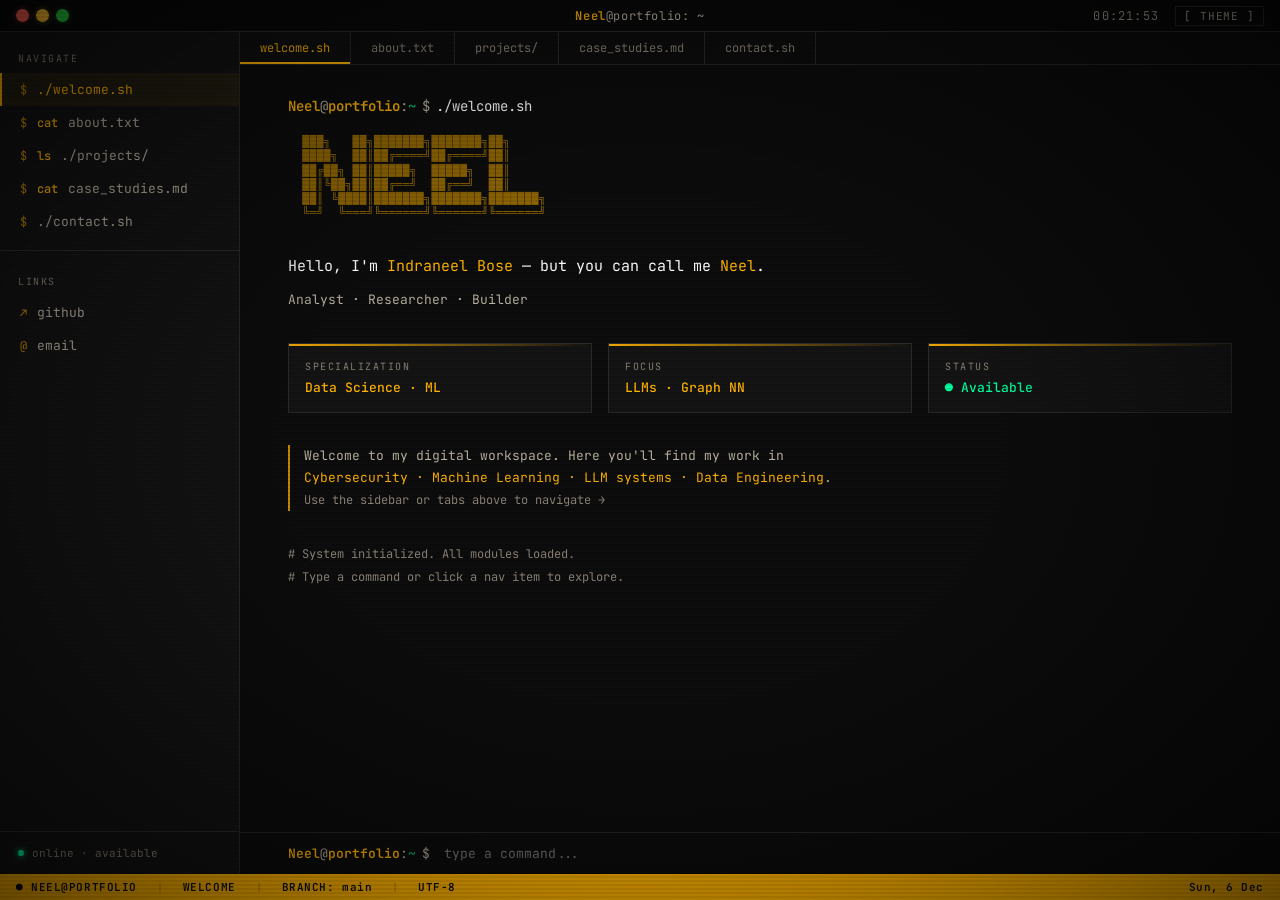
==== index.html @ b1688db8 "Complete portfolio redesign with projects, case studies, and CLI theme - Added 6 project detail page" ====
<!DOCTYPE html>
<html lang="en">

<head>
    <meta charset="UTF-8">
    <meta name="viewport" content="width=device-width, initial-scale=1.0">
    <title>Neel@portfolio: ~</title>
    <link rel="preconnect" href="https://fonts.googleapis.com">
    <link rel="preconnect" href="https://fonts.gstatic.com" crossorigin>
    <link
        href="https://fonts.googleapis.com/css2?family=Fira+Code:wght@300;400;500;600;700&family=JetBrains+Mono:wght@300;400;500;700&display=swap"
        rel="stylesheet">
    <link rel="stylesheet" href="style.css">
</head>

<body>
    <div class="os-shell">
        <div class="topbar">
            <div class="topbar-dots">
                <span class="dot red"></span>
                <span class="dot yellow"></span>
                <span class="dot green"></span>
            </div>
            <div class="topbar-title">
                <span class="host">Neel</span>@portfolio: ~
            </div>
            <div class="topbar-right">
                <span class="topbar-clock" id="clock">--:--:--</span>
                <button class="theme-btn" id="theme-btn">[ THEME ]</button>
            </div>
        </div>
        <aside class="sidebar">
            <div class="sidebar-section">
                <div class="sidebar-label">navigate</div>
                <a class="nav-item active" data-section="welcome">
                    <span class="nav-icon">$</span>
                    <span>./welcome.sh</span>
                </a>
                <a class="nav-item" data-section="about">
                    <span class="nav-icon">$</span>
                    <span class="nav-cmd">cat</span> about.txt
                </a>
                <a class="nav-item" data-section="projects">
                    <span class="nav-icon">$</span>
                    <span class="nav-cmd">ls</span> ./projects/
                </a>
                <a class="nav-item" data-section="cases">
                    <span class="nav-icon">$</span>
                    <span class="nav-cmd">cat</span> case_studies.md
                </a>
                <a class="nav-item" data-section="contact">
                    <span class="nav-icon">$</span>
                    <span>./contact.sh</span>
                </a>
            </div>
            <div class="sidebar-divider"></div>
            <div class="sidebar-section">
                <div class="sidebar-label">links</div>
                <a class="nav-item" href="https://github.com/kaun-neel" target="_blank">
                    <span class="nav-icon">↗</span> github
                </a>
                <a class="nav-item" href="mailto:indraneelbose89191@gmail.com">
                    <span class="nav-icon">@</span> email
                </a>
            </div>
            <div class="sidebar-bottom">
                <div class="sidebar-status">
                    <span class="status-dot"></span>
                    online · available
                </div>
            </div>
        </aside>
        <main class="main">
            <div class="tab-bar" id="tab-bar">
                <div class="tab active" data-section="welcome">welcome.sh</div>
                <div class="tab" data-section="about">about.txt</div>
                <div class="tab" data-section="projects">projects/</div>
                <div class="tab" data-section="cases">case_studies.md</div>
                <div class="tab" data-section="contact">contact.sh</div>
            </div>
            <div class="content-scroll">
                <div class="term-section active" id="sec-welcome">
                    <div class="welcome-section" style="padding:0">
                        <div class="prompt-line">
                            <span class="p-user">Neel</span><span class="p-at">@</span><span
                                class="p-host">portfolio</span><span class="p-colon">:</span><span
                                class="p-path">~</span><span class="p-dollar">$</span><span
                                class="p-cmd">./welcome.sh</span>
                        </div>
                        <div class="welcome-header"
                            style="display: flex; justify-content: flex-start; align-items: flex-end; margin-bottom: 32px; position: relative;">
                            <pre class="welcome-ascii" style="margin-bottom: 0;">
  ███╗   ██╗███████╗███████╗██╗
  ████╗  ██║██╔════╝██╔════╝██║
  ██╔██╗ ██║█████╗  █████╗  ██║
  ██║╚██╗██║██╔══╝  ██╔══╝  ██║
  ██║ ╚████║███████╗███████╗███████╗
  ╚═╝  ╚═══╝╚══════╝╚══════╝╚══════╝</pre>
                        </div>
                        <div style="margin-bottom: 28px;">
                            <p class="welcome-text">
                                Hello, I'm <span class="hl">Indraneel Bose</span> — but you can call me <span
                                    class="hl">Neel</span>.
                            </p>
                            <p class="welcome-text" style="color: var(--text-dim); font-size:13px; margin-top:6px;">
                                Analyst · Researcher · Builder
                            </p>
                        </div>
                        <div class="welcome-meta">
                            <div class="meta-card">
                                <div class="label">Specialization</div>
                                <div class="value">Data Science · ML</div>
                            </div>
                            <div class="meta-card">
                                <div class="label">Focus</div>
                                <div class="value">LLMs · Graph NN</div>
                            </div>
                            <div class="meta-card">
                                <div class="label">Status</div>
                                <div class="value" style="color: var(--green);">● Available</div>
                            </div>
                        </div>
                        <div class="welcome-hint">
                            Welcome to my digital workspace. Here you'll find my work in<br>
                            <span style="color:var(--amber)">Cybersecurity · Machine Learning · LLM systems · Data
                                Engineering</span>.<br>
                            <span style="color:var(--text-muted); font-size:12px;">Use the sidebar or tabs above to
                                navigate →</span>
                        </div>
                        <div style="margin-top: 32px; color: var(--text-muted); font-size: 12px; line-height: 1.9;">
                            <p># System initialized. All modules loaded.</p>
                            <p># Type a command or click a nav item to explore.</p>
                        </div>
                    </div>
                </div>
                <div class="term-section" id="sec-about">
                    <div class="prompt-line">
                        <span class="p-user">Neel</span><span class="p-at">@</span><span
                            class="p-host">portfolio</span><span class="p-colon">:</span><span
                            class="p-path">~</span><span class="p-dollar">$</span><span class="p-cmd">cat
                            about.txt</span>
                    </div>
                    <div class="about-grid">
                        <div class="about-bio">
                            <p>Hello! I'm <span class="hl">Neel</span> — a passionate analyst who loves to dig into data
                                and uncover what's really going on beneath the surface.</p>
                            <p>I specialize in <span class="hl">Data Science</span> and <span class="hl">Machine
                                    Learning</span>, with a particular interest in Graph Neural Networks, LLM systems,
                                and deep learning applications.</p>
                            <p>When I'm not building models, I'm probably researching the next interesting problem — or
                                shipping a side project that goes from <em>"cool idea"</em> to <em>"why did I start
                                    this"</em> real fast.</p>
                            <p class="comment"># Currently exploring: multi-agent architectures, climate modeling with
                                neural surrogates, and graph-based social analytics.</p>
                        </div>
                        <div class="stack-panel">
                            <div class="stack-header">
                                <span class="dot-g"></span>
                                stack.json — technologies
                            </div>
                            <div class="stack-body">
                                <span class="stack-item">Python</span>
                                <span class="stack-item">JavaScript</span>
                                <span class="stack-item">TypeScript</span>
                                <span class="stack-item">Go</span>
                                <span class="stack-item">C++</span>
                                <span class="stack-item">Java</span>
                                <span class="stack-item">Node.js</span>
                                <span class="stack-item">HTML5</span>
                                <span class="stack-item">CSS3</span>
                                <span class="stack-item">Firebase</span>
                                <span class="stack-item">Docker</span>
                                <span class="stack-item">Kubernetes</span>
                                <span class="stack-item">Git</span>
                                <span class="stack-item">GitHub</span>
                                <span class="stack-item">GCP</span>
                                <span class="stack-item">C</span>
                            </div>
                        </div>
                    </div>
                </div>
                <div class="term-section" id="sec-projects">
                    <div class="prompt-line">
                        <span class="p-user">Neel</span><span class="p-at">@</span><span
                            class="p-host">portfolio</span><span class="p-colon">:</span><span
                            class="p-path">~</span><span class="p-dollar">$</span><span class="p-cmd">ls -la
                            ./projects/</span>
                    </div>
                    <div class="projects-grid">
                        <div class="project-card" onclick="navigate('proj-graphy')" style="cursor: pointer;">
                            <div class="project-tag">01 · Data Science</div>
                            <div class="project-name">Graphy.io</div>
                            <div class="project-desc">Social Network Analysis using Graph Neural Networks. Analyzes
                                structural patterns in social graphs to understand community formation and influence
                                propagation.</div>
                            <div class="project-footer">
                                <div class="project-langs">
                                    <span class="lang-badge">Python</span>
                                    <span class="lang-badge">GNN</span>
                                </div>
                                <a class="project-link" href="#"
                                    onclick="event.stopPropagation(); navigate('proj-graphy'); return false;">[view
                                    source →]</a>
                            </div>
                        </div>
                        <div class="project-card" onclick="navigate('proj-debate')" style="cursor: pointer;">
                            <div class="project-tag">02 · AI / LLMs</div>
                            <div class="project-name">MultiAgent-Debate-DAG-Model</div>
                            <div class="project-desc">A sophisticated debate simulation where two AI agents (Scientist
                                vs Philosopher) engage in structured arguments using LangGraph DAG workflows.</div>
                            <div class="project-footer">
                                <div class="project-langs">
                                    <span class="lang-badge">Python</span>
                                    <span class="lang-badge">LangGraph</span>
                                </div>
                                <a class="project-link" href="https://github.com/kaun-neel/multiagent-dag-workflow"
                                    target="_blank" onclick="event.stopPropagation();">[view source →]</a>
                            </div>
                        </div>
                        <div class="project-card" onclick="navigate('proj-tempestra')" style="cursor: pointer;">
                            <div class="project-tag">03 · Deep Learning</div>
                            <div class="project-name">Tempestra</div>
                            <div class="project-desc">A deep learning climate model surrogate using advanced neural
                                networks to predict weather patterns and storm trajectories across different regions.
                            </div>
                            <div class="project-footer">
                                <div class="project-langs">
                                    <span class="lang-badge">Python</span>
                                    <span class="lang-badge">PyTorch</span>
                                </div>
                                <a class="project-link" href="#"
                                    onclick="event.stopPropagation(); navigate('proj-tempestra'); return false;">[view
                                    source →]</a>
                            </div>
                        </div>
                        <div class="project-card" onclick="navigate('proj-ridescout')" style="cursor: pointer;">
                            <div class="project-tag">04 · Data Science</div>
                            <div class="project-name">RideScout</div>
                            <div class="project-desc">Compare cab prices across multiple apps using Droidrun and LLMs.
                            </div>
                            <div class="project-footer">
                                <div class="project-langs">
                                    <span class="lang-badge">Python</span>
                                    <span class="lang-badge">LLMs</span>
                                </div>
                                <a class="project-link" href="#"
                                    onclick="event.stopPropagation(); navigate('proj-ridescout'); return false;">[view
                                    source →]</a>
                            </div>
                        </div>
                        <div class="project-card" onclick="navigate('proj-ghostshell')" style="cursor: pointer;">
                            <div class="project-tag">05 · Systems Development</div>
                            <div class="project-name">GhostShell</div>
                            <div class="project-desc">A fully functional Unix shell built entirely from scratch in
                                Haskell, featuring a beautiful web-based terminal UI.</div>
                            <div class="project-footer">
                                <div class="project-langs">
                                    <span class="lang-badge">Haskell</span>
                                    <span class="lang-badge">Web UI</span>
                                </div>
                                <a class="project-link" href="#"
                                    onclick="event.stopPropagation(); navigate('proj-ghostshell'); return false;">[view
                                    source →]</a>
                            </div>
                        </div>
                        <div class="project-card" onclick="navigate('proj-exo')" style="cursor: pointer;">
                            <div class="project-tag">06 · Data Engineering</div>
                            <div class="project-name">Exoplanets-Habitability-Scorer Public</div>
                            <div class="project-desc">A fully functional Exoplanet Habitability Scoring Engine built
                                entirely in SQL, using real observational data sourced from NASA's Planetary Systems
                                Composite Parameters archive.</div>
                            <div class="project-footer">
                                <div class="project-langs">
                                    <span class="lang-badge">SQL</span>
                                </div>
                                <a class="project-link" href="#"
                                    onclick="event.stopPropagation(); navigate('proj-exo'); return false;">[view source
                                    →]</a>
                            </div>
                        </div>
                    </div>
                </div>
                <div class="term-section" id="sec-proj-graphy" data-src="projects/graphy.html">
                    <!-- Content loaded dynamically via fetch -->
                </div>
                <div class="term-section" id="sec-proj-debate" data-src="projects/debate_model.html">
                    <!-- Content loaded dynamically via fetch -->
                </div>
                <div class="term-section" id="sec-proj-tempestra" data-src="projects/tempestra.html">
                    <!-- Content loaded dynamically via fetch -->
                </div>
                <div class="term-section" id="sec-proj-ridescout" data-src="projects/ridescout.html">
                    <!-- Content loaded dynamically via fetch -->
                </div>
                <div class="term-section" id="sec-proj-ghostshell" data-src="projects/ghostshell.html">
                    <!-- Content loaded dynamically via fetch -->
                </div>
                <div class="term-section" id="sec-proj-exo" data-src="projects/exoplanets.html">
                    <!-- Content loaded dynamically via fetch -->
                </div>
                <div class="term-section" id="sec-cases">
                    <div class="prompt-line">
                        <span class="p-user">Neel</span><span class="p-at">@</span><span
                            class="p-host">portfolio</span><span class="p-colon">:</span><span
                            class="p-path">~</span><span class="p-dollar">$</span><span class="p-cmd">cat
                            case_studies.md</span>
                    </div>
                    <p style="color:var(--text-dim); font-size:12px; margin-bottom:24px;"># Scanning for detailed
                        reports and architecture deep-dives...</p>
                    <div class="projects-grid">
                        <div class="project-card" onclick="navigate('case-exo')" style="cursor: pointer;">
                            <div class="project-tag">Case Study</div>
                            <div class="project-name">NASA Habitability Scorer Case Study</div>
                            <div class="project-desc">A fully functional Exoplanet Habitability Scoring Engine built
                                entirely in SQL, using real observational data sourced from NASA's Planetary Systems
                                Composite Parameters archive.</div>
                            <div class="project-footer">
                                <div class="project-langs">
                                    <span class="lang-badge">SQL</span>
                                    <span class="lang-badge">Data Engineering</span>
                                </div>
                                <a class="project-link" href="#"
                                    onclick="event.stopPropagation(); navigate('case-exo'); return false;">[view details
                                    →]</a>
                            </div>
                        </div>
                        <div class="project-card" onclick="navigate('case-adversarial')" style="cursor: pointer;">
                            <div class="project-tag">Case Study</div>
                            <div class="project-name">Adversarial Robustness: Cat-to-Object Perception Gap</div>
                            <div class="project-desc">Empirical characterization of CNN brittleness using I-FGSM attacks to demonstrate the Perception Gap — where humans see a cat but ResNet-50 sees a rug with 99%+ confidence.</div>
                            <div class="project-footer">
                                <div class="project-langs">
                                    <span class="lang-badge">PyTorch</span>
                                    <span class="lang-badge">Adversarial ML</span>
                                </div>
                                <a class="project-link" href="#"
                                    onclick="event.stopPropagation(); navigate('case-adversarial'); return false;">[view details
                                    →]</a>
                            </div>
                        </div>
                    </div>
                </div>
                <div class="term-section" id="sec-case-exo" data-src="cases/nasa_exoplanet_scorer.html">
                    <!-- Content loaded dynamically via fetch -->
                </div>
                <div class="term-section" id="sec-case-adversarial" data-src="cases/adversarial_robustness.html">
                    <!-- Content loaded dynamically via fetch -->
                </div>
                <div class="term-section" id="sec-contact">
                    <div class="prompt-line">
                        <span class="p-user">Neel</span><span class="p-at">@</span><span
                            class="p-host">portfolio</span><span class="p-colon">:</span><span
                            class="p-path">~</span><span class="p-dollar">$</span><span
                            class="p-cmd">./contact.sh</span>
                    </div>
                    <p style="color:var(--text-dim); font-size:12px; margin-bottom:24px;"># Initiating connection
                        protocols...</p>
                    <div class="contact-layout">
                        <div class="contact-links">
                            <div class="contact-link-item">
                                <div class="contact-icon">EMAIL</div>
                                <div class="contact-info">
                                    <div class="label">Primary</div>
                                    <a href="mailto:indraneelbose89191@gmail.com">indraneelbose89191@gmail.com</a>
                                </div>
                            </div>
                            <div class="contact-link-item">
                                <div class="contact-icon">GITHUB</div>
                                <div class="contact-info">
                                    <div class="label">Source Code</div>
                                    <a href="https://github.com/kaun-neel" target="_blank">github.com/kaun-neel</a>
                                </div>
                            </div>
                            <div class="contact-link-item">
                                <div class="contact-icon">SO</div>
                                <div class="contact-info">
                                    <div class="label">Stack Overflow</div>
                                    <a href="https://stackoverflow.com/users/19200067/indraneel-bose"
                                        target="_blank">indraneel-bose</a>
                                </div>
                            </div>
                        </div>
                        <div class="contact-form">
                            <div class="form-title">// send_message.sh</div>
                            <div class="form-group">
                                <label>$ name:</label>
                                <input type="text" placeholder="your name" id="f-name">
                            </div>
                            <div class="form-group">
                                <label>$ email:</label>
                                <input type="email" placeholder="your@email.com" id="f-email">
                            </div>
                            <div class="form-group">
                                <label>$ message:</label>
                                <textarea rows="4" placeholder="what's on your mind?" id="f-msg"></textarea>
                            </div>
                            <button class="btn-send" onclick="handleSend()">[ SEND MESSAGE ]</button>
                        </div>
                    </div>
                </div>
            </div>
            <div class="input-line">
                <span class="input-prompt">
                    <span class="p-user">Neel</span><span class="p-at">@</span><span
                        class="p-host">portfolio</span><span class="p-colon">:</span><span class="p-path">~</span><span
                        class="p-dollar">$</span>
                </span>
                <input class="input-field" id="cmd-input" placeholder="type a command..." autocomplete="off"
                    spellcheck="false">
            </div>
        </main>
        <div class="statusbar">
            <span class="sb-item">● NEEL@PORTFOLIO</span>
            <span class="sb-sep">|</span>
            <span class="sb-item" id="sb-section">WELCOME</span>
            <span class="sb-sep">|</span>
            <span class="sb-item">BRANCH: main</span>
            <span class="sb-sep">|</span>
            <span class="sb-item">UTF-8</span>
            <span class="sb-item sb-right" id="sb-date"></span>
        </div>
    </div>
    <script src="js/script.js"></script>
</body>

</html>
---- style.css ----
:root {
            --bg: #0d0d0d;
            --bg2: #111111;
            --panel: #141414;
            --border: #2a2a2a;
            --amber: #ffb300;
            --amber-dim: #c48a00;
            --amber-glow: rgba(255, 179, 0, 0.15);
            --amber-glow2: rgba(255, 179, 0, 0.06);
            --green: #00ff9d;
            --green-dim: #00c97e;
            --red: #ff4f4f;
            --text: #ffffff;
            --text-dim: #b8b0a0;
            --text-muted: #8a8276;
            --cursor: #ffb300;
            --scrollbar: #2a2a2a;
        }
        * {
            margin: 0;
            padding: 0;
            box-sizing: border-box;
        }
        html, body {
            width: 100%;
            height: 100%;
            background: var(--bg);
            color: var(--text);
            font-family: 'JetBrains Mono', 'Fira Code', monospace;
            font-size: 14px;
            overflow: hidden;
        }
        body::before {
            content: '';
            position: fixed;
            inset: 0;
            background: repeating-linear-gradient(
                0deg,
                transparent,
                transparent 2px,
                rgba(0,0,0,0.08) 2px,
                rgba(0,0,0,0.08) 4px
            );
            pointer-events: none;
            z-index: 9999;
        }
        body::after {
            content: '';
            position: fixed;
            inset: 0;
            background: radial-gradient(ellipse at center, transparent 40%, rgba(0,0,0,0.6) 100%);
            pointer-events: none;
            z-index: 9998;
        }
        .os-shell {
            display: grid;
            grid-template-rows: 32px 1fr 26px;
            grid-template-columns: 240px 1fr;
            width: 100vw;
            height: 100vh;
        }
        .topbar {
            grid-column: 1 / -1;
            grid-row: 1;
            background: #0a0a0a;
            border-bottom: 1px solid var(--border);
            display: flex;
            align-items: center;
            padding: 0 16px;
            gap: 12px;
            position: relative;
        }
        .topbar-dots {
            display: flex;
            gap: 7px;
        }
        .dot {
            width: 13px;
            height: 13px;
            border-radius: 50%;
            cursor: pointer;
            transition: filter 0.2s;
        }
        .dot:hover { filter: brightness(1.3); }
        .dot.red { background: #ff5f56; box-shadow: 0 0 6px rgba(255,95,86,0.4); }
        .dot.yellow { background: #ffbd2e; box-shadow: 0 0 6px rgba(255,189,46,0.4); }
        .dot.green { background: #27c93f; box-shadow: 0 0 6px rgba(39,201,63,0.4); }
        .topbar-title {
            position: absolute;
            left: 50%;
            transform: translateX(-50%);
            color: var(--text-dim);
            font-size: 12px;
            letter-spacing: 0.05em;
        }
        .topbar-title .host { color: var(--amber); font-weight: 600; }
        .topbar-right {
            margin-left: auto;
            display: flex;
            align-items: center;
            gap: 16px;
        }
        .topbar-clock {
            color: var(--text-dim);
            font-size: 12px;
            font-weight: 300;
            letter-spacing: 0.1em;
        }
        .theme-btn {
            background: transparent;
            border: 1px solid var(--border);
            color: var(--text-dim);
            font-family: inherit;
            font-size: 11px;
            padding: 2px 8px;
            cursor: pointer;
            transition: all 0.2s;
            letter-spacing: 0.08em;
        }
        .theme-btn:hover {
            border-color: var(--amber);
            color: var(--amber);
            box-shadow: 0 0 8px var(--amber-glow);
        }
        .sidebar {
            grid-column: 1;
            grid-row: 2;
            background: var(--panel);
            border-right: 1px solid var(--border);
            display: flex;
            flex-direction: column;
            overflow: hidden;
        }
        .sidebar-section {
            padding: 20px 0 8px;
        }
        .sidebar-label {
            font-size: 10px;
            color: var(--text-muted);
            letter-spacing: 0.15em;
            text-transform: uppercase;
            padding: 0 18px;
            margin-bottom: 8px;
        }
        .nav-item {
            display: flex;
            align-items: center;
            gap: 10px;
            padding: 8px 18px;
            cursor: pointer;
            color: var(--text-dim);
            font-size: 13px;
            transition: all 0.15s;
            border-left: 2px solid transparent;
            text-decoration: none;
            position: relative;
            overflow: hidden;
        }
        .nav-item::before {
            content: '';
            position: absolute;
            inset: 0;
            background: var(--amber-glow2);
            opacity: 0;
            transition: opacity 0.2s;
        }
        .nav-item:hover::before,
        .nav-item.active::before {
            opacity: 1;
        }
        .nav-item:hover,
        .nav-item.active {
            color: var(--amber);
            border-left-color: var(--amber);
        }
        .nav-item.active {
            box-shadow: inset 0 0 20px rgba(255,179,0,0.04);
        }
        .nav-icon { font-size: 12px; color: var(--amber-dim); }
        .nav-cmd { color: var(--amber); font-weight: 500; font-size: 12px; }
        .sidebar-divider {
            height: 1px;
            background: var(--border);
            margin: 4px 0;
        }
        .sidebar-bottom {
            margin-top: auto;
            padding: 14px 18px;
            border-top: 1px solid var(--border);
        }
        .sidebar-status {
            display: flex;
            align-items: center;
            gap: 8px;
            font-size: 11px;
            color: var(--text-muted);
        }
        .status-dot {
            width: 6px;
            height: 6px;
            border-radius: 50%;
            background: var(--green);
            box-shadow: 0 0 6px var(--green);
            animation: pulse 2s infinite;
        }
        @keyframes pulse {
            0%, 100% { opacity: 1; }
            50% { opacity: 0.4; }
        }
        .main {
            grid-column: 2;
            grid-row: 2;
            display: flex;
            flex-direction: column;
            overflow: hidden;
            position: relative;
        }
        .tab-bar {
            display: flex;
            background: #0e0e0e;
            border-bottom: 1px solid var(--border);
            flex-shrink: 0;
        }
        .tab {
            padding: 8px 20px;
            font-size: 12px;
            color: var(--text-muted);
            cursor: pointer;
            border-right: 1px solid var(--border);
            transition: all 0.15s;
            position: relative;
            white-space: nowrap;
        }
        .tab::after {
            content: '';
            position: absolute;
            bottom: 0;
            left: 0;
            right: 0;
            height: 2px;
            background: var(--amber);
            transform: scaleX(0);
            transition: transform 0.2s;
        }
        .tab.active {
            color: var(--amber);
            background: var(--bg2);
        }
        .tab.active::after {
            transform: scaleX(1);
        }
        .tab:hover:not(.active) {
            color: var(--text);
            background: rgba(255,255,255,0.02);
        }
        .content-scroll {
            flex: 1;
            overflow-y: auto;
            overflow-x: hidden;
            padding: 0;
            scrollbar-width: thin;
            scrollbar-color: var(--scrollbar) transparent;
        }
        .content-scroll::-webkit-scrollbar {
            width: 4px;
        }
        .content-scroll::-webkit-scrollbar-track {
            background: transparent;
        }
        .content-scroll::-webkit-scrollbar-thumb {
            background: var(--scrollbar);
            border-radius: 2px;
        }
        .term-section {
            padding: 32px 48px;
            display: none;
            animation: fadeIn 0.3s ease;
        }
        .term-section.active {
            display: block;
        }
        @keyframes fadeIn {
            from { opacity: 0; transform: translateY(6px); }
            to { opacity: 1; transform: translateY(0); }
        }
        .prompt-line {
            display: flex;
            align-items: center;
            gap: 0;
            margin-bottom: 20px;
            font-size: 14px;
        }
        .p-user { color: var(--amber); font-weight: 600; }
        .p-at { color: var(--text-dim); }
        .p-host { color: var(--amber); font-weight: 600; }
        .p-colon { color: var(--text-dim); }
        .p-path { color: var(--green-dim); }
        .p-dollar { color: var(--text-dim); margin: 0 6px; }
        .p-cmd { color: var(--text); }
        .welcome-section {
            padding: 40px 48px;
        }
        .welcome-ascii {
            font-size: 11px;
            line-height: 1.3;
            color: var(--amber-dim);
            margin-bottom: 32px;
            opacity: 0.7;
            letter-spacing: 0.05em;
        }
        .welcome-text {
            font-size: 15px;
            line-height: 1.8;
            color: var(--text);
            margin-bottom: 8px;
        }
        .welcome-text .hl { color: var(--amber); }
        .welcome-text .hl-green { color: var(--green); }
        .welcome-meta {
            display: grid;
            grid-template-columns: repeat(3, 1fr);
            gap: 16px;
            margin: 32px 0;
        }
        .meta-card {
            background: var(--panel);
            border: 1px solid var(--border);
            padding: 16px;
            position: relative;
            overflow: hidden;
            transition: border-color 0.2s;
        }
        .meta-card::before {
            content: '';
            position: absolute;
            top: 0;
            left: 0;
            right: 0;
            height: 2px;
            background: linear-gradient(90deg, var(--amber), transparent);
        }
        .meta-card:hover {
            border-color: var(--amber-dim);
        }
        .meta-card .label {
            font-size: 10px;
            color: var(--text-muted);
            letter-spacing: 0.15em;
            text-transform: uppercase;
            margin-bottom: 6px;
        }
        .meta-card .value {
            font-size: 13px;
            color: var(--amber);
            font-weight: 500;
        }
        .welcome-hint {
            color: var(--text-dim);
            font-size: 13px;
            border-left: 2px solid var(--amber-dim);
            padding-left: 14px;
            margin-top: 24px;
            line-height: 1.7;
        }
        .about-grid {
            display: grid;
            grid-template-columns: 1fr 1fr;
            gap: 32px;
            margin-top: 8px;
        }
        .about-bio {
            line-height: 1.9;
            color: var(--text);
            font-size: 13.5px;
        }
        .about-bio p { margin-bottom: 14px; }
        .about-bio .hl { color: var(--amber); }
        .about-bio .comment { color: var(--text-dim); font-size: 12px; font-style: italic; }
        .stack-panel {
            background: var(--panel);
            border: 1px solid var(--border);
        }
        .stack-header {
            padding: 12px 16px;
            border-bottom: 1px solid var(--border);
            display: flex;
            align-items: center;
            gap: 8px;
            font-size: 11px;
            color: var(--text-dim);
            letter-spacing: 0.1em;
        }
        .stack-header .dot-g {
            width: 8px; height: 8px; border-radius: 50%;
            background: var(--green);
            box-shadow: 0 0 6px var(--green);
        }
        .stack-body {
            padding: 16px;
            display: grid;
            grid-template-columns: 1fr 1fr;
            gap: 4px 16px;
        }
        .stack-item {
            display: flex;
            align-items: center;
            gap: 8px;
            padding: 5px 0;
            font-size: 12px;
            color: var(--text-dim);
            border-bottom: 1px solid var(--border);
            transition: color 0.15s;
        }
        .stack-item:hover { color: var(--amber); }
        .stack-item::before { content: '├──'; color: var(--border); }
        .stack-item:last-child::before { content: '└──'; }
        .projects-grid {
            display: grid;
            grid-template-columns: repeat(auto-fill, minmax(320px, 1fr));
            gap: 20px;
            margin-top: 8px;
        }
        .project-card {
            background: var(--panel);
            border: 1px solid var(--border);
            padding: 20px;
            position: relative;
            overflow: hidden;
            cursor: pointer;
            transition: all 0.2s;
        }
        .project-card::before {
            content: '';
            position: absolute;
            top: 0; left: 0;
            width: 100%; height: 100%;
            background: var(--amber-glow2);
            opacity: 0;
            transition: opacity 0.3s;
        }
        .project-card:hover {
            border-color: var(--amber-dim);
            box-shadow: 0 0 20px rgba(255,179,0,0.06);
        }
        .project-card:hover::before { opacity: 1; }
        .project-tag {
            font-size: 10px;
            color: var(--amber-dim);
            letter-spacing: 0.15em;
            text-transform: uppercase;
            margin-bottom: 10px;
        }
        .project-name {
            font-size: 15px;
            font-weight: 600;
            color: var(--amber);
            margin-bottom: 10px;
        }
        .project-desc {
            font-size: 12px;
            color: var(--text-dim);
            line-height: 1.7;
            margin-bottom: 16px;
        }
        .project-footer {
            display: flex;
            align-items: center;
            justify-content: space-between;
            border-top: 1px solid var(--border);
            padding-top: 12px;
        }
        .project-langs {
            display: flex;
            gap: 6px;
        }
        .lang-badge {
            font-size: 10px;
            padding: 2px 7px;
            border: 1px solid var(--border);
            color: var(--text-muted);
        }
        .project-link {
            color: var(--green);
            font-size: 11px;
            text-decoration: none;
            transition: color 0.15s;
            letter-spacing: 0.05em;
        }
        .project-link:hover { color: var(--amber); }
        .contact-layout {
            display: grid;
            grid-template-columns: 1fr 1.2fr;
            gap: 40px;
            margin-top: 8px;
        }
        .contact-links { }
        .contact-link-item {
            display: flex;
            align-items: flex-start;
            gap: 14px;
            padding: 14px 0;
            border-bottom: 1px solid var(--border);
        }
        .contact-icon {
            color: var(--amber);
            font-size: 13px;
            width: 60px;
            flex-shrink: 0;
        }
        .contact-info .label {
            font-size: 10px;
            color: var(--text-muted);
            letter-spacing: 0.1em;
            text-transform: uppercase;
            margin-bottom: 4px;
        }
        .contact-info a {
            color: var(--text);
            text-decoration: none;
            font-size: 12px;
            transition: color 0.15s;
        }
        .contact-info a:hover { color: var(--amber); }
        .contact-form {
            background: var(--panel);
            border: 1px solid var(--border);
            padding: 24px;
        }
        .form-title {
            font-size: 11px;
            color: var(--text-dim);
            letter-spacing: 0.15em;
            text-transform: uppercase;
            margin-bottom: 20px;
            padding-bottom: 12px;
            border-bottom: 1px solid var(--border);
        }
        .form-group {
            margin-bottom: 18px;
        }
        .form-group label {
            display: block;
            font-size: 11px;
            color: var(--amber-dim);
            letter-spacing: 0.1em;
            margin-bottom: 6px;
        }
        .form-group input,
        .form-group textarea {
            width: 100%;
            background: var(--bg);
            border: 1px solid var(--border);
            border-top-color: transparent;
            border-left-color: transparent;
            border-right-color: transparent;
            color: var(--text);
            font-family: inherit;
            font-size: 13px;
            padding: 8px 4px;
            outline: none;
            transition: border-color 0.2s;
            resize: vertical;
        }
        .form-group input:focus,
        .form-group textarea:focus {
            border-bottom-color: var(--amber);
            background: rgba(255,179,0,0.02);
        }
        .form-group input::placeholder,
        .form-group textarea::placeholder {
            color: var(--text-muted);
        }
        .btn-send {
            width: 100%;
            background: transparent;
            border: 1px solid var(--amber-dim);
            color: var(--amber);
            font-family: inherit;
            font-size: 12px;
            padding: 10px;
            cursor: pointer;
            letter-spacing: 0.15em;
            text-transform: uppercase;
            transition: all 0.2s;
            position: relative;
            overflow: hidden;
        }
        .btn-send::before {
            content: '';
            position: absolute;
            inset: 0;
            background: var(--amber-glow);
            opacity: 0;
            transition: opacity 0.2s;
        }
        .btn-send:hover {
            box-shadow: 0 0 20px rgba(255,179,0,0.15);
        }
        .btn-send:hover::before { opacity: 1; }
        .music-player {
            margin-top: 8px;
        }
        .now-playing {
            background: var(--panel);
            border: 1px solid var(--border);
            padding: 24px;
            margin-bottom: 24px;
            display: flex;
            align-items: center;
            gap: 24px;
        }
        .album-art {
            width: 72px;
            height: 72px;
            background: var(--bg);
            border: 1px solid var(--border);
            display: flex;
            align-items: center;
            justify-content: center;
            font-size: 28px;
            flex-shrink: 0;
            position: relative;
            overflow: hidden;
        }
        .album-art::after {
            content: '';
            position: absolute;
            inset: 0;
            background: linear-gradient(135deg, var(--amber-glow), transparent);
        }
        .np-info { flex: 1; }
        .np-status {
            font-size: 10px;
            color: var(--green);
            letter-spacing: 0.15em;
            text-transform: uppercase;
            margin-bottom: 6px;
            display: flex;
            align-items: center;
            gap: 6px;
        }
        .np-status::before {
            content: '▶';
            font-size: 8px;
        }
        .np-title {
            font-size: 16px;
            font-weight: 600;
            color: var(--amber);
            margin-bottom: 4px;
        }
        .np-artist {
            font-size: 12px;
            color: var(--text-dim);
        }
        .np-controls {
            display: flex;
            gap: 10px;
        }
        .ctrl-btn {
            background: transparent;
            border: 1px solid var(--border);
            color: var(--text-dim);
            font-family: inherit;
            font-size: 13px;
            padding: 8px 14px;
            cursor: pointer;
            transition: all 0.2s;
        }
        .ctrl-btn:hover {
            border-color: var(--amber);
            color: var(--amber);
            box-shadow: 0 0 10px var(--amber-glow);
        }
        .visualizer {
            display: flex;
            align-items: flex-end;
            gap: 3px;
            height: 32px;
        }
        .visualizer span {
            display: block;
            width: 3px;
            background: var(--amber);
            border-radius: 1px;
            animation: eq 0.8s ease infinite;
            opacity: 0.8;
        }
        .visualizer.paused span {
            animation-play-state: paused;
        }
        .visualizer span:nth-child(1)  { height: 40%; animation-delay: 0.0s; }
        .visualizer span:nth-child(2)  { height: 70%; animation-delay: 0.1s; }
        .visualizer span:nth-child(3)  { height: 55%; animation-delay: 0.05s; }
        .visualizer span:nth-child(4)  { height: 85%; animation-delay: 0.2s; }
        .visualizer span:nth-child(5)  { height: 45%; animation-delay: 0.15s; }
        .visualizer span:nth-child(6)  { height: 90%; animation-delay: 0.25s; }
        .visualizer span:nth-child(7)  { height: 60%; animation-delay: 0.08s; }
        .visualizer span:nth-child(8)  { height: 75%; animation-delay: 0.18s; }
        .visualizer span:nth-child(9)  { height: 50%; animation-delay: 0.12s; }
        .visualizer span:nth-child(10) { height: 65%; animation-delay: 0.22s; }
        .visualizer span:nth-child(11) { height: 40%; animation-delay: 0.07s; }
        .visualizer span:nth-child(12) { height: 80%; animation-delay: 0.17s; }
        .visualizer span:nth-child(13) { height: 55%; animation-delay: 0.03s; }
        .visualizer span:nth-child(14) { height: 70%; animation-delay: 0.13s; }
        .visualizer span:nth-child(15) { height: 45%; animation-delay: 0.09s; }
        @keyframes eq {
            0%, 100% { transform: scaleY(1); }
            50% { transform: scaleY(0.3); }
        }
        .playlist-title {
            font-size: 10px;
            color: var(--text-muted);
            letter-spacing: 0.15em;
            text-transform: uppercase;
            margin-bottom: 12px;
        }
        .playlist-links {
            display: flex;
            gap: 12px;
        }
        .playlist-link {
            background: var(--panel);
            border: 1px solid var(--border);
            padding: 12px 20px;
            text-decoration: none;
            color: var(--text-dim);
            font-size: 12px;
            transition: all 0.2s;
            display: flex;
            align-items: center;
            gap: 8px;
        }
        .playlist-link:hover {
            border-color: var(--amber-dim);
            color: var(--amber);
        }
        .statusbar {
            grid-column: 1 / -1;
            grid-row: 3;
            background: var(--amber);
            display: flex;
            align-items: center;
            padding: 0 16px;
            gap: 20px;
            overflow: hidden;
        }
        .sb-item {
            font-size: 11px;
            color: #0d0d0d;
            font-weight: 600;
            letter-spacing: 0.05em;
            display: flex;
            align-items: center;
            gap: 6px;
            white-space: nowrap;
        }
        .sb-sep {
            color: rgba(0,0,0,0.3);
            font-size: 10px;
        }
        .sb-right {
            margin-left: auto;
        }
        body.light {
            --bg: #f5f2ec;
            --bg2: #ede9e0;
            --panel: #e8e4da;
            --border: #ccc5b0;
            --amber: #c17a00;
            --amber-dim: #9e6500;
            --amber-glow: rgba(193, 122, 0, 0.12);
            --amber-glow2: rgba(193, 122, 0, 0.05);
            --green: #1a7a50;
            --green-dim: #1d6b46;
            --red: #c0392b;
            --text: #1a1612;
            --text-dim: #6b5e4e;
            --text-muted: #9a8b7a;
            --cursor: #c17a00;
            --scrollbar: #ccc5b0;
        }
        .input-line {
            padding: 12px 48px;
            display: flex;
            align-items: center;
            border-top: 1px solid var(--border);
            background: var(--bg);
            flex-shrink: 0;
        }
        .input-prompt {
            white-space: nowrap;
            margin-right: 8px;
            font-size: 13px;
        }
        .input-field {
            flex: 1;
            background: transparent;
            border: none;
            outline: none;
            color: var(--text);
            font-family: inherit;
            font-size: 13px;
            caret-color: var(--amber);
        }
        .typewriter {
            overflow: hidden;
            white-space: nowrap;
            border-right: 2px solid var(--amber);
            animation: blink 1s step-end infinite;
        }
        .typewriter.done {
            border-right: none;
            white-space: normal;
            overflow: visible;
        }
        @keyframes blink {
            50% { border-right-color: transparent; }
        }
        .cursor {
            display: inline-block;
            width: 9px;
            height: 15px;
            background: var(--amber);
            animation: blink 1s step-end infinite;
            vertical-align: middle;
            margin-left: 2px;
        }
        @media (max-width: 768px) {
            .os-shell {
                grid-template-columns: 1fr;
                grid-template-rows: 32px auto 1fr 26px;
            }
            .sidebar {
                grid-column: 1;
                grid-row: 2;
                flex-direction: row;
                height: auto;
                overflow-x: auto;
                border-right: none;
                border-bottom: 1px solid var(--border);
            }
            .main {
                grid-column: 1;
                grid-row: 3;
            }
            .statusbar { grid-row: 4; }
            .sidebar-section { padding: 8px 0; display: flex; }
            .sidebar-label, .sidebar-bottom { display: none; }
            .nav-item { border-left: none; border-bottom: 2px solid transparent; white-space: nowrap; }
            .nav-item.active, .nav-item:hover { border-bottom-color: var(--amber); border-left-color: transparent; }
            .about-grid, .contact-layout { grid-template-columns: 1fr; }
            .welcome-meta { grid-template-columns: 1fr 1fr; }
            .term-section { padding: 24px 24px; }
        }
        .project-card {
            transition: all 0.2s;
        }
        .project-card:hover {
            border-color: var(--amber);
            transform: translateY(-2px);
        }
        .proj-back-btn {
            display: inline-block;
            color: var(--text-dim);
            cursor: pointer;
            font-size: 13px;
            margin-bottom: 32px;
            text-decoration: none;
            transition: color 0.2s;
        }
        .proj-back-btn:hover {
            color: var(--amber);
        }
        .proj-header-row {
            display: flex;
            justify-content: space-between;
            align-items: flex-end;
            margin-bottom: 16px;
        }
        .proj-detail-title {
            color: var(--amber);
            font-size: 28px;
            font-weight: 700;
            margin: 0;
            letter-spacing: -0.5px;
        }
        .proj-source-btn {
            color: var(--amber);
            text-decoration: none;
            border: 1px dashed var(--amber);
            padding: 6px 14px;
            font-size: 13px;
            font-family: 'Fira Code', monospace;
            transition: background 0.2s, color 0.2s;
        }
        .proj-source-btn:hover {
            background: rgba(255, 202, 40, 0.1);
            color: var(--amber);
        }
        .proj-detail-meta {
            display: flex;
            gap: 12px;
            margin-bottom: 32px;
            padding-bottom: 24px;
            border-bottom: 1px dashed var(--border);
        }
        .proj-detail-content {
            max-width: 800px;
        }
        .proj-detail-text {
            color: var(--text);
            line-height: 1.8;
            font-size: 15px;
            margin-bottom: 32px;
        }
        .proj-image-placeholder {
            width: 100%;
            height: 360px;
            border: 1px dashed var(--text-muted);
            background: rgba(255, 202, 40, 0.03);
            display: flex;
            justify-content: center;
            align-items: center;
            color: var(--text-muted);
            font-family: 'Fira Code', monospace;
            font-size: 13px;
            margin-bottom: 40px;
            transition: all 0.2s;
        }
        .proj-image-placeholder:hover {
            border-color: var(--amber);
            color: var(--amber);
            background: rgba(255, 202, 40, 0.08);
        }
        @keyframes floatSaturn {
            0%, 100% { transform: translateY(0); }
            50% { transform: translateY(-8px); }
        }

        /* --- Article View Styles for Long Case Studies --- */
        .article-layout {
            font-family: 'JetBrains Mono', 'Fira Code', monospace;
            line-height: 1.8;
            color: var(--text);
            padding: 10px 0;
            max-width: 900px;
        }
        
        .article-layout h1 {
            font-size: 28px;
            color: var(--amber);
            margin: 40px 0 20px;
            border-bottom: 1px dashed var(--border);
            padding-bottom: 10px;
        }
        
        .article-layout h1:first-child { margin-top: 0; }
        
        .article-layout h2 {
            font-size: 20px;
            color: var(--green);
            margin: 32px 0 16px;
        }
        
        .article-layout h3 {
            font-size: 16px;
            color: var(--amber-dim);
            margin: 24px 0 12px;
        }
        
        .article-layout p {
            margin-bottom: 20px;
            font-size: 14px;
            color: var(--text-dim);
        }
        
        .article-layout ul, .article-layout ol {
            margin: 0 0 20px 20px;
            color: var(--text-dim);
            font-size: 14px;
        }
        
        .article-layout li {
            margin-bottom: 8px;
        }
        
        .article-layout li::marker { color: var(--amber); }
        
        .article-img-right {
            float: right;
            margin: 0 0 24px 32px;
            width: 320px;
            height: 220px;
            background: rgba(0, 0, 0, 0.4);
            border: 1px dashed var(--border);
            display: flex;
            flex-direction: column;
            align-items: center;
            justify-content: center;
            text-align: center;
            padding: 20px;
            color: var(--text-muted);
            font-size: 12px;
            border-radius: 4px;
        }
        
        .article-img-left {
            float: left;
            margin: 0 32px 24px 0;
            width: 320px;
            height: 220px;
            background: rgba(0, 0, 0, 0.4);
            border: 1px dashed var(--border);
            display: flex;
            flex-direction: column;
            align-items: center;
            justify-content: center;
            text-align: center;
            padding: 20px;
            color: var(--text-muted);
            font-size: 12px;
            border-radius: 4px;
        }
        
        .article-img-full {
            width: 100%;
            height: 280px;
            background: rgba(0, 0, 0, 0.4);
            border: 1px dashed var(--border);
            display: flex;
            flex-direction: column;
            align-items: center;
            justify-content: center;
            text-align: center;
            padding: 20px;
            color: var(--text-muted);
            font-size: 12px;
            margin: 32px 0;
            clear: both;
            border-radius: 4px;
        }
        
        .article-layout .clear-float {
            clear: both;
        }
        
        .article-table {
            width: 100%;
            border-collapse: collapse;
            margin: 24px 0;
            font-size: 13px;
            background: var(--panel);
        }
        
        .article-table th, .article-table td {
            border: 1px solid var(--border);
            padding: 12px;
            text-align: left;
            color: var(--text-dim);
        }
        
        .article-table th {
            background: rgba(255, 179, 0, 0.05);
            color: var(--amber);
            font-weight: 600;
        }
        
        .article-table tr:hover {
            background: rgba(255, 255, 255, 0.02);
        }
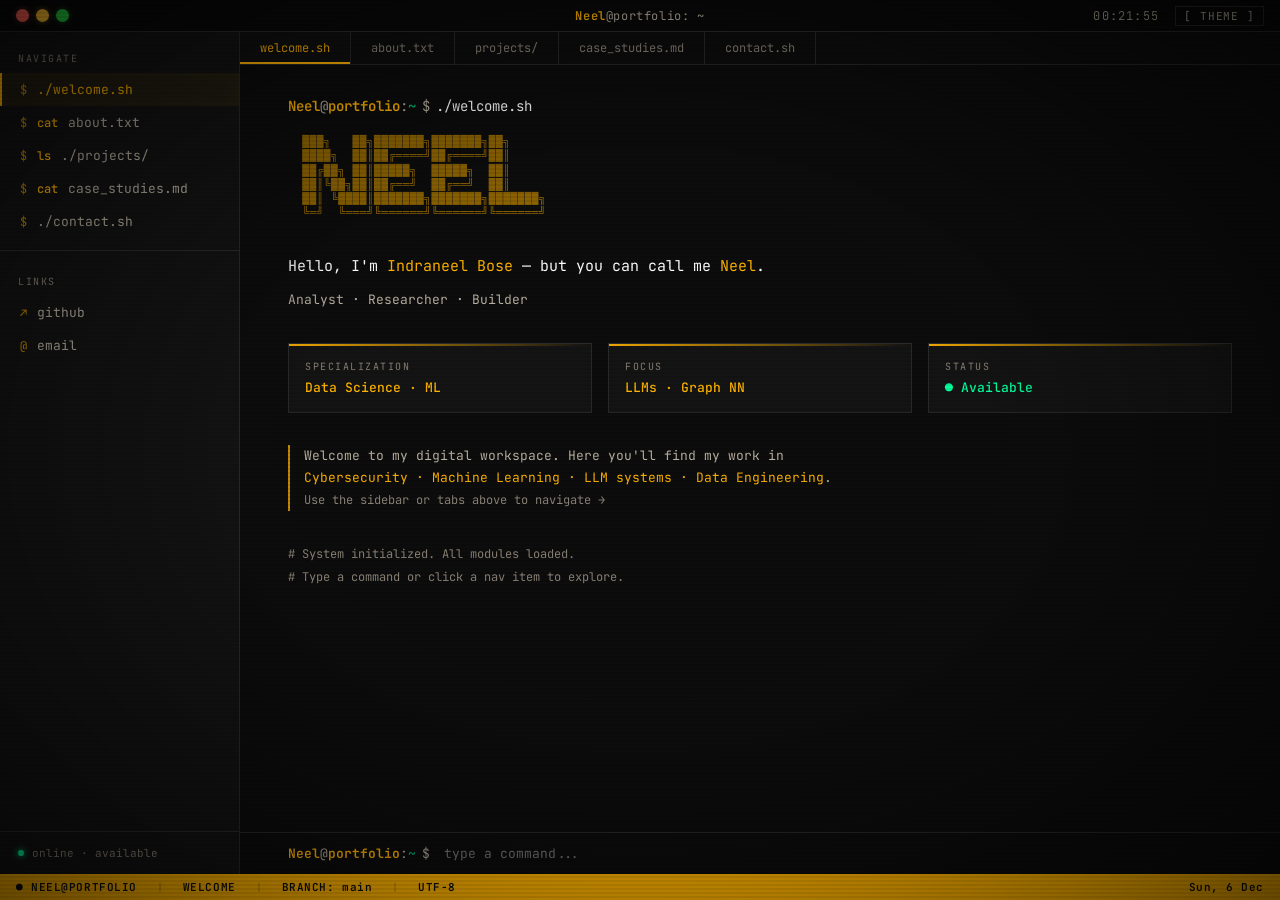
==== commit 3976c677: "Add mobile responsiveness with hamburger menu navigation" ====
--- a/index.html
+++ b/index.html
@@ -27,8 +27,59 @@
             <div class="topbar-right">
                 <span class="topbar-clock" id="clock">--:--:--</span>
                 <button class="theme-btn" id="theme-btn">[ THEME ]</button>
+                <button class="hamburger" id="hamburger" aria-label="Menu">
+                    <span></span>
+                    <span></span>
+                    <span></span>
+                </button>
             </div>
         </div>
+        <div class="mobile-nav-overlay" id="mobile-nav-overlay"></div>
+        <nav class="mobile-nav" id="mobile-nav">
+            <div class="mobile-nav-header">
+                <span class="mobile-nav-title">Neel@portfolio</span>
+                <button class="mobile-nav-close" id="mobile-nav-close">&times;</button>
+            </div>
+            <div class="mobile-nav-section">
+                <div class="sidebar-label">navigate</div>
+                <a class="nav-item active" data-section="welcome" onclick="closeMobileNav()">
+                    <span class="nav-icon">$</span>
+                    <span>./welcome.sh</span>
+                </a>
+                <a class="nav-item" data-section="about" onclick="closeMobileNav()">
+                    <span class="nav-icon">$</span>
+                    <span class="nav-cmd">cat</span> about.txt
+                </a>
+                <a class="nav-item" data-section="projects" onclick="closeMobileNav()">
+                    <span class="nav-icon">$</span>
+                    <span class="nav-cmd">ls</span> ./projects/
+                </a>
+                <a class="nav-item" data-section="cases" onclick="closeMobileNav()">
+                    <span class="nav-icon">$</span>
+                    <span class="nav-cmd">cat</span> case_studies.md
+                </a>
+                <a class="nav-item" data-section="contact" onclick="closeMobileNav()">
+                    <span class="nav-icon">$</span>
+                    <span>./contact.sh</span>
+                </a>
+            </div>
+            <div class="mobile-nav-divider"></div>
+            <div class="mobile-nav-section">
+                <div class="sidebar-label">links</div>
+                <a class="nav-item" href="https://github.com/kaun-neel" target="_blank">
+                    <span class="nav-icon">↗</span> github
+                </a>
+                <a class="nav-item" href="mailto:indraneelbose89191@gmail.com">
+                    <span class="nav-icon">@</span> email
+                </a>
+            </div>
+            <div class="mobile-nav-footer">
+                <div class="sidebar-status">
+                    <span class="status-dot"></span>
+                    online · available
+                </div>
+            </div>
+        </nav>
         <aside class="sidebar">
             <div class="sidebar-section">
                 <div class="sidebar-label">navigate</div>
--- a/style.css
+++ b/style.css
@@ -29,6 +29,26 @@
             font-family: 'JetBrains Mono', 'Fira Code', monospace;
             font-size: 14px;
             overflow: hidden;
+            -webkit-overflow-scrolling: touch;
+        }
+        @media (max-width: 768px) {
+            html, body {
+                overflow: hidden;
+            }
+            .content-scroll::-webkit-scrollbar,
+            .sidebar::-webkit-scrollbar,
+            .tab-bar::-webkit-scrollbar {
+                display: none;
+            }
+            .content-scroll,
+            .sidebar,
+            .tab-bar {
+                -ms-overflow-style: none;
+                scrollbar-width: none;
+            }
+            .nav-item, .tab {
+                touch-action: manipulation;
+            }
         }
         body::before {
             content: '';
@@ -826,32 +846,267 @@
             vertical-align: middle;
             margin-left: 2px;
         }
+        .hamburger {
+            display: none;
+            flex-direction: column;
+            justify-content: center;
+            align-items: center;
+            width: 28px;
+            height: 28px;
+            background: transparent;
+            border: 1px solid var(--border);
+            cursor: pointer;
+            padding: 4px;
+            gap: 4px;
+        }
+        .hamburger span {
+            display: block;
+            width: 16px;
+            height: 2px;
+            background: var(--text-dim);
+            transition: all 0.2s;
+        }
+        .hamburger:hover span {
+            background: var(--amber);
+        }
+        .hamburger.active span:nth-child(1) {
+            transform: translateY(6px) rotate(45deg);
+        }
+        .hamburger.active span:nth-child(2) {
+            opacity: 0;
+        }
+        .hamburger.active span:nth-child(3) {
+            transform: translateY(-6px) rotate(-45deg);
+        }
+        .mobile-nav-overlay {
+            display: none;
+            position: fixed;
+            inset: 0;
+            background: rgba(0, 0, 0, 0.7);
+            z-index: 999;
+            opacity: 0;
+            transition: opacity 0.3s;
+        }
+        .mobile-nav-overlay.active {
+            display: block;
+            opacity: 1;
+        }
+        .mobile-nav {
+            display: none;
+            position: fixed;
+            top: 0;
+            left: 0;
+            width: 260px;
+            height: 100vh;
+            background: var(--panel);
+            border-right: 1px solid var(--border);
+            z-index: 1000;
+            transform: translateX(-100%);
+            transition: transform 0.3s ease;
+            flex-direction: column;
+            overflow-y: auto;
+        }
+        .mobile-nav.active {
+            display: flex;
+            transform: translateX(0);
+        }
+        .mobile-nav-header {
+            display: flex;
+            align-items: center;
+            justify-content: space-between;
+            padding: 12px 16px;
+            border-bottom: 1px solid var(--border);
+            background: var(--bg);
+        }
+        .mobile-nav-title {
+            font-size: 12px;
+            color: var(--amber);
+            font-weight: 600;
+        }
+        .mobile-nav-close {
+            background: transparent;
+            border: none;
+            color: var(--text-dim);
+            font-size: 24px;
+            cursor: pointer;
+            line-height: 1;
+            padding: 0;
+            transition: color 0.2s;
+        }
+        .mobile-nav-close:hover {
+            color: var(--amber);
+        }
+        .mobile-nav-section {
+            padding: 16px 0 8px;
+        }
+        .mobile-nav-divider {
+            height: 1px;
+            background: var(--border);
+            margin: 4px 0;
+        }
+        .mobile-nav-footer {
+            margin-top: auto;
+            padding: 14px 16px;
+            border-top: 1px solid var(--border);
+        }
+        .mobile-nav .nav-item {
+            border-left: none;
+            border-bottom: none;
+        }
+        .mobile-nav .nav-item:hover,
+        .mobile-nav .nav-item.active {
+            border-left-color: var(--amber);
+            border-bottom-color: transparent;
+            background: var(--amber-glow2);
+        }
+
+        @media (max-width: 900px) {
+            .welcome-meta { grid-template-columns: 1fr 1fr; }
+            .about-grid { grid-template-columns: 1fr; }
+            .stack-body { grid-template-columns: 1fr; }
+            .projects-grid { grid-template-columns: repeat(auto-fill, minmax(280px, 1fr)); }
+            .contact-layout { grid-template-columns: 1fr; }
+        }
+
         @media (max-width: 768px) {
             .os-shell {
                 grid-template-columns: 1fr;
-                grid-template-rows: 32px auto 1fr 26px;
+                grid-template-rows: 40px 1fr auto 32px;
+            }
+            .topbar {
+                padding: 0 12px;
+                gap: 8px;
+            }
+            .topbar-dots {
+                gap: 6px;
+            }
+            .dot {
+                width: 11px;
+                height: 11px;
+            }
+            .topbar-title {
+                font-size: 10px;
+                display: none;
+            }
+            .topbar-right {
+                gap: 10px;
+            }
+            .topbar-clock {
+                font-size: 10px;
+            }
+            .theme-btn {
+                font-size: 9px;
+                padding: 2px 6px;
+            }
+            .hamburger {
+                display: flex;
             }
             .sidebar {
+                display: none;
+            }
+            .main {
                 grid-column: 1;
                 grid-row: 2;
-                flex-direction: row;
+            }
+            .statusbar {
+                grid-row: 4;
+                flex-wrap: wrap;
+                gap: 8px;
+                padding: 0 12px;
+                min-height: 32px;
+            }
+            .sb-item {
+                font-size: 9px;
+            }
+            .tab-bar {
+                overflow-x: auto;
+                -webkit-overflow-scrolling: touch;
+            }
+            .tab {
+                padding: 6px 14px;
+                font-size: 11px;
+            }
+            .term-section { padding: 20px 20px; }
+            .welcome-section { padding: 20px 20px; }
+            .welcome-ascii {
+                font-size: 7px;
+                overflow-x: auto;
+            }
+            .welcome-meta {
+                grid-template-columns: 1fr;
+                gap: 12px;
+            }
+            .welcome-text { font-size: 13px; }
+            .prompt-line { font-size: 11px; margin-bottom: 16px; }
+            .input-line {
+                padding: 10px 20px;
+            }
+            .input-prompt { font-size: 11px; }
+            .input-field { font-size: 12px; }
+            .contact-layout { grid-template-columns: 1fr; }
+            .contact-form { padding: 16px; }
+            .projects-grid {
+                grid-template-columns: 1fr;
+                gap: 16px;
+            }
+            .now-playing {
+                flex-direction: column;
+                align-items: flex-start;
+                gap: 16px;
+                padding: 16px;
+            }
+            .visualizer { display: none; }
+            .playlist-links { flex-wrap: wrap; }
+            .playlist-link { padding: 10px 14px; font-size: 11px; }
+            .proj-header-row { flex-direction: column; align-items: flex-start; gap: 12px; }
+            .proj-detail-title { font-size: 22px; }
+            .proj-image-placeholder { height: 200px; font-size: 11px; }
+            .article-img-right, .article-img-left {
+                float: none;
+                width: 100%;
+                margin: 16px 0;
                 height: auto;
-                overflow-x: auto;
-                border-right: none;
-                border-bottom: 1px solid var(--border);
-            }
-            .main {
-                grid-column: 1;
-                grid-row: 3;
-            }
-            .statusbar { grid-row: 4; }
-            .sidebar-section { padding: 8px 0; display: flex; }
-            .sidebar-label, .sidebar-bottom { display: none; }
-            .nav-item { border-left: none; border-bottom: 2px solid transparent; white-space: nowrap; }
-            .nav-item.active, .nav-item:hover { border-bottom-color: var(--amber); border-left-color: transparent; }
-            .about-grid, .contact-layout { grid-template-columns: 1fr; }
-            .welcome-meta { grid-template-columns: 1fr 1fr; }
-            .term-section { padding: 24px 24px; }
+                min-height: 160px;
+            }
+            .article-img-full { height: 180px; }
+            .article-layout h1 { font-size: 22px; }
+            .article-layout h2 { font-size: 18px; }
+            .article-layout p { font-size: 13px; }
+        }
+
+        @media (max-width: 480px) {
+            html, body { font-size: 13px; }
+            .os-shell {
+                grid-template-rows: 40px 1fr auto 28px;
+            }
+            .term-section { padding: 16px 16px; }
+            .welcome-section { padding: 16px 16px; }
+            .welcome-ascii {
+                font-size: 5px;
+            }
+            .welcome-meta {
+                grid-template-columns: 1fr;
+                gap: 10px;
+            }
+            .meta-card { padding: 12px; }
+            .meta-card .value { font-size: 12px; }
+            .about-bio { font-size: 12.5px; }
+            .about-bio p { margin-bottom: 10px; }
+            .stack-body { padding: 12px; }
+            .stack-item { font-size: 11px; }
+            .project-card { padding: 14px; }
+            .project-name { font-size: 13px; }
+            .project-desc { font-size: 11px; }
+            .welcome-hint { font-size: 12px; padding-left: 10px; }
+            .contact-link-item { padding: 10px 0; }
+            .contact-icon { width: 50px; font-size: 11px; }
+            .sb-item { font-size: 8px; }
+            .sb-sep { font-size: 8px; }
+            .np-title { font-size: 14px; }
+            .np-artist { font-size: 11px; }
+            .article-layout h1 { font-size: 20px; }
+            .article-layout p { font-size: 12px; }
+            .article-layout ul, .article-layout ol { font-size: 12px; }
         }
         .project-card {
             transition: all 0.2s;
